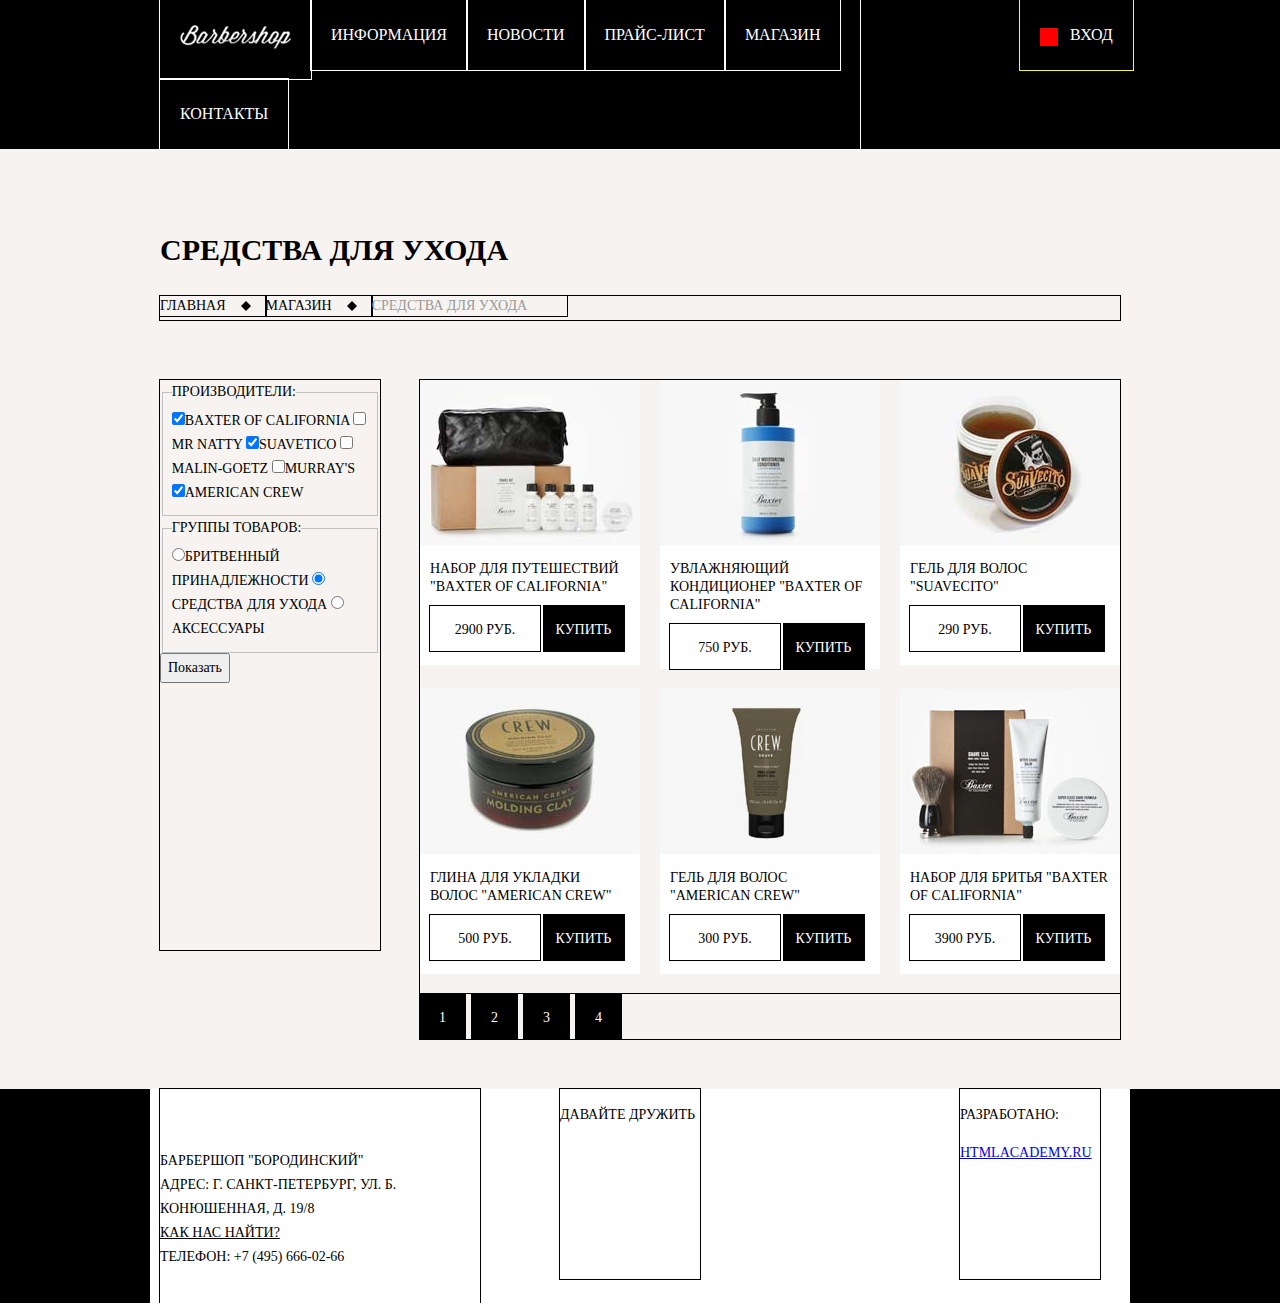
==== catalog.html @ 0ffa200e "Поверстал еще Барбер, добавил стили блокам товаров" ====
<!DOCTYPE html>
<html lang="en">

<head>
  <meta charset="UTF-8">
  <meta name="viewport" content="width=device-width, initial-scale=1.0">
  <meta http-equiv="X-UA-Compatible" content="ie=edge">
  <link rel="stylesheet" href="css/normalize.css">
  <link href="css/style.css" rel="stylesheet">
</head>

<body>

  <header class="main-header">
    <div class="container clearfix">
      <nav class="main-navigation">
        <ul>
          <li><a href="#"><img src="img/Logo.png" width="111" height="24"></a></li>
          <li>
            <a href="#">Информация</a></li>
          <li>
            <a href="#">Новости</a></li>
          <li>
            <a href="#">Прайс-лист</a></li>
          <li>
            <a href="#">Магазин</a></li>
          <li>
            <a href="#">Контакты</a></li>
        </ul>
      </nav>
      <div class="login">
        <a href="#" class="login-link">Вход</a>
      </div>
    </div>
  </header>

  <main>
    <div class="container clearfix">
      <h1 class="main-title">Средства для ухода</h1>
      <section class="breadcrumbs">
        <ul>
          <li><a href="">Главная</a></li>
          <li>
            <a href="">Магазин</a>
          </li>
          <li>
            <a href="">Средства для ухода</a></li>
        </ul>
      </section>
      <form name="filters">
        <fieldset class="producers">
          <legend>Производители:</legend>
          <label>
            <input type="checkbox" checked>Baxter of California</label>
          <label>
            <input type="checkbox">Mr Natty</label>
          <label>
            <input type="checkbox" checked>Suavetico</label>
          <label>
            <input type="checkbox">Malin-Goetz</label>
          <label>
            <input type="checkbox">Murray's</label>
          <label>
            <input type="checkbox" checked>American Crew</label>
        </fieldset>
        <fieldset class="items-groups">
          <legend>Группы товаров:</legend>
          <label>
            <input type="radio">Бритвенный принадлежности</label>
          <label>
            <input type="radio" checked>Средства для ухода</label>
          <label>
            <input type="radio">Аксессуары</label>
        </fieldset>
        <button>Показать</button>
      </form>

      <section class="items-list-block">
        <ul class="items-list">
          <li class="item-block">
            <a href="#">
              <img src="img/item1.jpg">
              <div class="item-name">Набор для путешествий "Baxter of California"</div>
            </a>
            <div class="item-price">2900 руб.</div>
            <a href="#" class="buy">Купить</a>
          </li>
          <li class="item-block">
            <a href="#">
              <img src="img/item2.jpg">
              <div class="item-name">Увлажняющий кондиционер "Baxter of California"</div>
            </a>
            <div class="item-price">750 руб.</div>
            <a href="#" class="buy">Купить</a>
          </li>
          <li class="item-block">
            <a href="#">
              <img src="img/item3.jpg">
              <div class="item-name">Гель для волос "Suavecito"</div>
            </a>
            <div class="item-price">290 руб.</div>
            <a href="#" class="buy">Купить</a>
          </li>
          <li class="item-block">
            <a href="#">
              <img src="img/item4.jpg">
              <div class="item-name">Глина для укладки волос "American Crew"</div>
            </a>
            <div class="item-price">500 руб.</div>
            <a href="#" class="buy">Купить</a>
          </li>
          <li class="item-block">
            <a href="#">
              <img src="img/item5.jpg">
              <div class="item-name">Гель для волос "American Crew"</div>
            </a>
            <div class="item-price">300 руб.</div>
            <a href="#" class="buy">Купить</a>
          </li>
          <li class="item-block">
            <a href="#">
              <img src="img/item6.jpg">
              <div class="item-name">Набор для бритья "Baxter of California"</div>
            </a>
            <div class="item-price">3900 руб.</div>
            <a href="#" class="buy">Купить</a>
          </li>
        </ul>

        <div class="pages-block">
          <a href="#" class="page-number">1</a>
          <a href="#" class="page-number">2</a>
          <a href="#" class="page-number">3</a>
          <a href="#" class="page-number">4</a>
        </div>
      </section>
    </div>
  </main>

  <footer class="main-footer">
    <div class="container clearfix">
      <section class="contacts">
        Барбершоп "Бородинский"
        <br> Адрес: г. Санкт-Петербург, ул. Б. Конюшенная, д. 19/8
        <br>
        <a href="#" class="find-us">Как нас найти?</a>
        <br> Телефон: <a href="tel: +74956660266" class="tel"> +7 (495) 666-02-66</a>
      </section>

      <section class="social">
        <p>Давайте дружить</p>
        <a href="#" class="social-vk"><img src="img/vk.png" alt="VK"></a>
        <a href="#" class="social-fb"><img src="img/fb.png" alt="Facebook"></a>
        <a href="#" class="social-inst"><img src="img/instagram.png" alt="Instagram"></a>
      </section>

      <section class="developed-by">
        <p>Разработано:</p>
        <a href="http://htmlacademy.ru">htmlacademy.ru</a>
      </section>

    </div>
  </footer>

</body>

</html>
---- css/style.css ----
body {
  font-size: 14px;
  line-height: 24px;
  color: black;
  font-weight: normal;
  font-family: "PT Sans Narrow";
  text-transform: uppercase;
}

h1 {
  font-size: 30px;
  line-height: 42px;
  font-weight: bold;
}

.container {
  width: 960px;
  margin: 0 auto;
  background-color: #fff;
  padding: 0 10px;
}

.clearfix::after {
  content: "";
  display: table;
  clear: both;
}

header.main-header,
footer.main-footer {
  background-color: black;
}

.main-navigation {
  background-color: black;
  float: left;
  width: 700px;
  min-height: 70px;
}

header .container {
  background: black;
}

.main-navigation ul {
  list-style: none;
  padding: 0;
  margin: 0;
  outline: 1px solid white;
  min-height: 70px;
  font-size: 0;
}

.main-navigation ul li {
  display: inline-block;
  outline: 1px solid white;
  vertical-align: top;
  font-size: 16px;
}

.main-navigation ul a {
  display: block;
  padding: 25px 20px;
  line-height: 20px;
  text-decoration: none;
  color: white;
}

header a:hover {
  background-color: #242424;
}

.login {
  min-height: 70px;
  width: 100px;
  float: right;
}

.login > * {
  outline: 1px solid yellow;
}

.login a {
  position: relative;
  display: inline-block;
  padding: 25px 20px;
  padding-left: 50px;
  line-height: 20px;
  vertical-align: top;
  text-decoration: none;
  color: white;
  font-size: 16px;
}

.login a::before {
  content: "";
  position: absolute;
  width: 18px;
  height: 18px;
  background-color: red;
  left: 20px;
  top: 28px;
}

main {
  background-color: #f6f3f0;
  padding-top: 60px;
  padding-bottom: 50px;
}

main .container {
  background-color: #f6f3f0;
}

.main-title {
  margin-bottom: 25px;
}

main form {
  outline: 1px solid black;
  float: left;
  min-height: 570px;
  width: 220px;
}

.breadcrumbs ul {
  list-style: none;
  padding: 0;
  margin: 0;
  margin-bottom: 60px;
  outline: 1px solid black;
  font-size: 0;
}

.breadcrumbs ul li {
  position: relative;
  display: inline-block;
  vertical-align: top;
  font-size: 14px;
  outline: 1px solid black;

  line-height: 20px;
}

.breadcrumbs li a {
  padding-right: 40px;
  text-decoration: none;
  color: black;
}

.breadcrumbs li:not(:last-child) a::before {
  content: "";
  width: 0;
  height: 0;
  border: 5px solid black;
  border-left: none;
  border-top-color: transparent;
  border-bottom-color: transparent;
  position: absolute;
  right: 20px;
  top: 5px;
}

.breadcrumbs li:not(:last-child) a::after {
  content: "";
  width: 0;
  height: 0;
  border: 5px solid black;
  border-right: none;
  border-top-color: transparent;
  border-bottom-color: transparent;
  position: absolute;
  top: 5px;
  right: 15px;
}

.breadcrumbs li:last-child a {
  color: #999999;
}

.items-list-block {
  outline: 1px solid black;
  float: right;
  width: 700px;
  min-height: 595px;
  list-style: none;
  padding: 0px;
  margin: 0px;
}

.items-list-block ul {
  list-style: none;
  margin: 0;
  padding: 0;
  font-size: 0;
}

.items-list-block ul li {
  width: 220px;
  min-height: 285px;
  display: inline-block;
  vertical-align: top;
  font-size: 14px;
  line-height: 18px;
  background-color: white;
}

.items-list-block ul li:not(:nth-child(3n)) {
  margin-right: 20px;
  margin-bottom: 20px;
}

.pages-block {
  clear: both;
  outline: 1px solid black;
  font-size: 0;
}

.pages-block a {
  display: inline-block;
  font-size: 14px;
  line-height: 18px;
  outline: 1px solid black;
  width: 45px;
  height: 45px;
  box-sizing: border-box;
  text-align: center;
  vertical-align: top;
  padding-top: 15px;
  text-decoration: none;
  color: white;
  background-color: black;
  margin-right: 7px;
}

.pages-block a:hover {
  background-color: white;
  color: black;
}

.item-name {
  margin: 10px;
}

.item-block a {
  text-decoration: none;
  color: black;
}

.item-price {
  outline: 1px solid black;
  display: inline-block;
  height: 45px;
  width: 110px;
  box-sizing: border-box;
  text-align: center;
  vertical-align: top;
  padding: 15px 0;
  margin-left: 10px;
}

a.buy {
  outline: 1px solid black;
  width: 80px;
  height: 45px;
  display: inline-block;
  vertical-align: top;
  color: white;
  background-color: black;
  text-align: center;
  padding: 15px 0;
  box-sizing: border-box;
}

a.buy:hover {
  background-color: white;
  color: black;
}

footer section {
  outline: 1px solid black;
  float: left;
}

section.contacts {
  min-height: 190px;
  width: 320px;
  box-sizing: border-box;
  padding-top: 60px;
  padding-bottom: 34px;
}

a.find-us {
  color: black;
}

a.find-us:hover {
  text-decoration: none;
}

a.tel {
  text-decoration: none;
  color: black;
}

section.social {
  min-height: 190px;
  width: 140px;
  margin-left: 80px;

}

section.developed-by {
  min-height: 190px;
  width: 140px;
  margin-left: 260px;
}

/* Начало стилей для catalog-item.html */

section.item-photos {
  float: left;
  outline: 1px solid black;
  width: 460px;
  min-height: 670px;
}

.item-photos div {
  display: inline-block;
}

section.item-description {
  outline: 1px solid black;
  width: 390px;
  min-height: 505px;
  float: right;
}
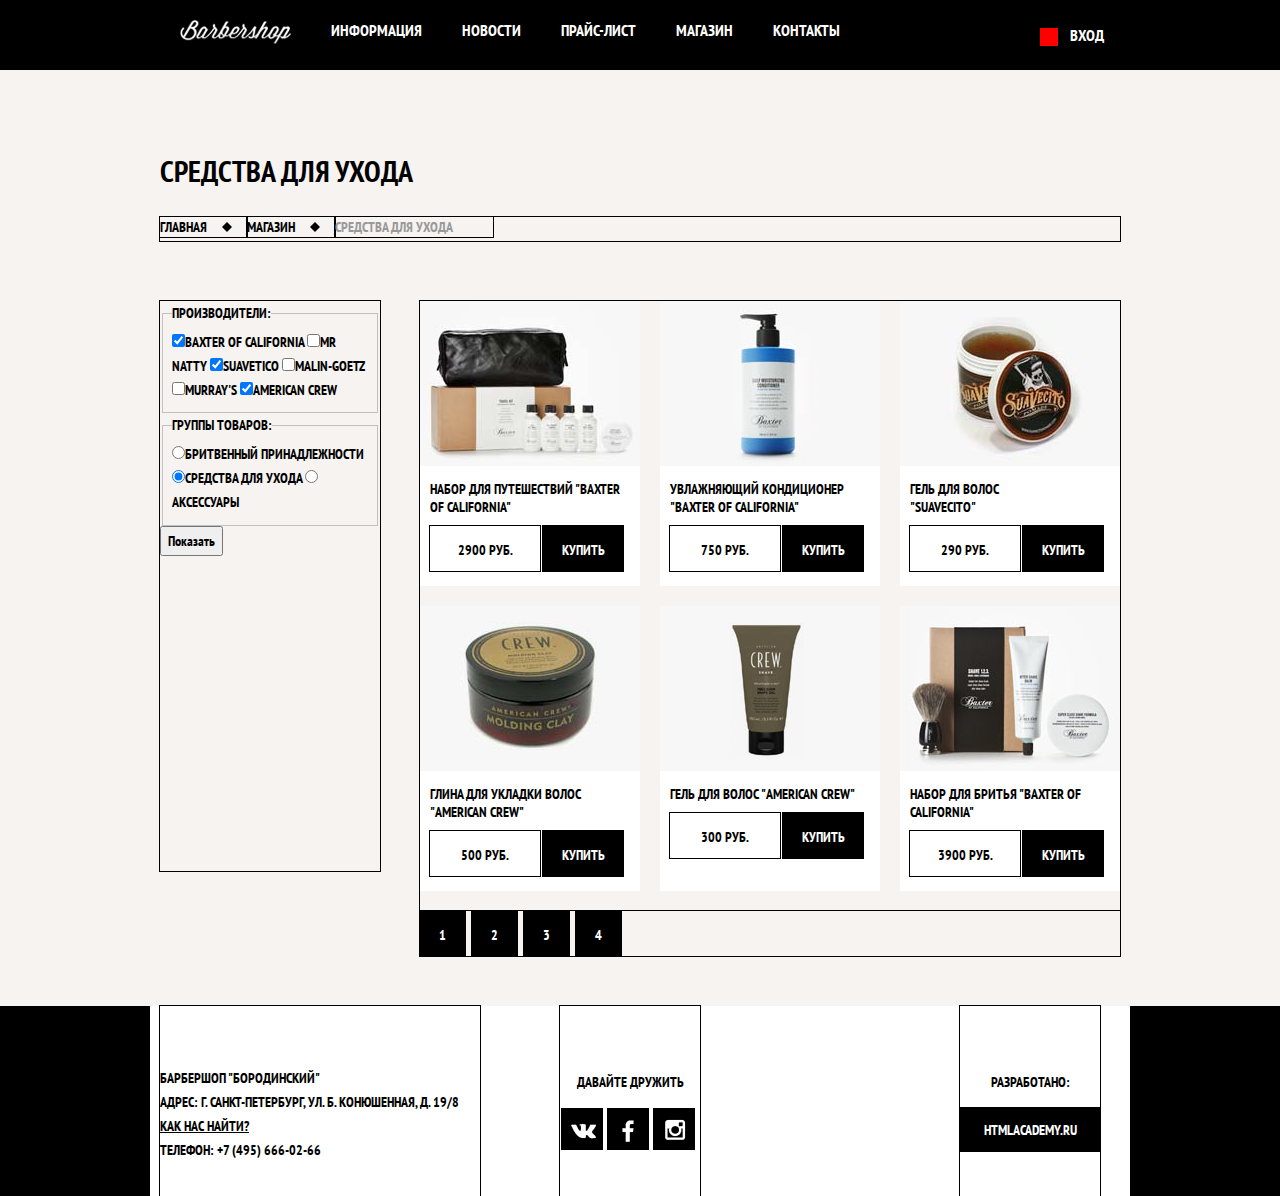
==== commit bc083460: "Стили для футера" ====
--- a/catalog.html
+++ b/catalog.html
@@ -7,6 +7,7 @@
   <meta http-equiv="X-UA-Compatible" content="ie=edge">
   <link rel="stylesheet" href="css/normalize.css">
   <link href="css/style.css" rel="stylesheet">
+  <link href="https://fonts.googleapis.com/css?family=PT+Sans+Narrow:400,700&subset=cyrillic" rel="stylesheet">
 </head>
 
 <body>
@@ -29,7 +30,7 @@
         </ul>
       </nav>
       <div class="login">
-        <a href="#" class="login-link">Вход</a>
+        <a href="#" class="sprite login-link">Вход</a>
       </div>
     </div>
   </header>
@@ -96,7 +97,7 @@
           <li class="item-block">
             <a href="#">
               <img src="img/item3.jpg">
-              <div class="item-name">Гель для волос "Suavecito"</div>
+              <div class="item-name">Гель для волос <br> "Suavecito"</div>
             </a>
             <div class="item-price">290 руб.</div>
             <a href="#" class="buy">Купить</a>
@@ -144,14 +145,14 @@
         <br> Адрес: г. Санкт-Петербург, ул. Б. Конюшенная, д. 19/8
         <br>
         <a href="#" class="find-us">Как нас найти?</a>
-        <br> Телефон: <a href="tel: +74956660266" class="tel"> +7 (495) 666-02-66</a>
+        <br> Телефон: <a href="tel:74956660266" class="tel"> +7 (495) 666-02-66</a>
       </section>
 
       <section class="social">
         <p>Давайте дружить</p>
-        <a href="#" class="social-vk"><img src="img/vk.png" alt="VK"></a>
-        <a href="#" class="social-fb"><img src="img/fb.png" alt="Facebook"></a>
-        <a href="#" class="social-inst"><img src="img/instagram.png" alt="Instagram"></a>
+        <a href="#" class="sprite social-vk"></a>
+        <a href="#" class="sprite social-fb"></a>
+        <a href="#" class="sprite social-inst"></a>
       </section>
 
       <section class="developed-by">
--- a/css/style.css
+++ b/css/style.css
@@ -2,8 +2,8 @@
   font-size: 14px;
   line-height: 24px;
   color: black;
-  font-weight: normal;
-  font-family: "PT Sans Narrow";
+  font-weight: bold;
+  font-family: 'PT Sans Narrow', sans-serif;
   text-transform: uppercase;
 }
 
@@ -46,21 +46,21 @@
   list-style: none;
   padding: 0;
   margin: 0;
-  outline: 1px solid white;
   min-height: 70px;
   font-size: 0;
 }
 
 .main-navigation ul li {
   display: inline-block;
-  outline: 1px solid white;
   vertical-align: top;
   font-size: 16px;
+  min-height: 70px;
 }
 
 .main-navigation ul a {
   display: block;
-  padding: 25px 20px;
+  padding: 20px 20px;
+  padding-top: 20px;
   line-height: 20px;
   text-decoration: none;
   color: white;
@@ -74,10 +74,6 @@
   min-height: 70px;
   width: 100px;
   float: right;
-}
-
-.login > * {
-  outline: 1px solid yellow;
 }
 
 .login a {
@@ -307,13 +303,60 @@
   min-height: 190px;
   width: 140px;
   margin-left: 80px;
-
+  text-align: center;
+  padding-top: 50px;
+  box-sizing: border-box;
+  font-size: 0;
+}
+
+.social p {
+  font-size: 14px;
+}
+
+
+.social .sprite {
+  display: inline-block;
+  margin-right: 4px;
+  width: 42px;
+  height: 42px;
+  vertical-align: top;
+  background-color: black;
+  background-image: url("../img/spritesheetv1.png");
+  background-repeat: no-repeat;
+}
+
+.social-vk {
+  background-position: -120px -5px;
+}
+
+.social-fb {
+  background-position: -5px -8px;
+}
+
+.social-inst {
+  background-position: -60px -65px;
 }
 
 section.developed-by {
   min-height: 190px;
   width: 140px;
   margin-left: 260px;
+  text-align: center;
+  padding-top: 0px;
+  box-sizing: border-box;
+  padding-top: 50px;
+}
+
+.developed-by a {
+  width: 140px;
+  height: 43px;
+  display: block;
+  outline: 1px solid black;
+  box-sizing: border-box;
+  padding-top: 10px;
+  color: white;
+  background-color: black;
+  text-decoration: none;
 }
 
 /* Начало стилей для catalog-item.html */
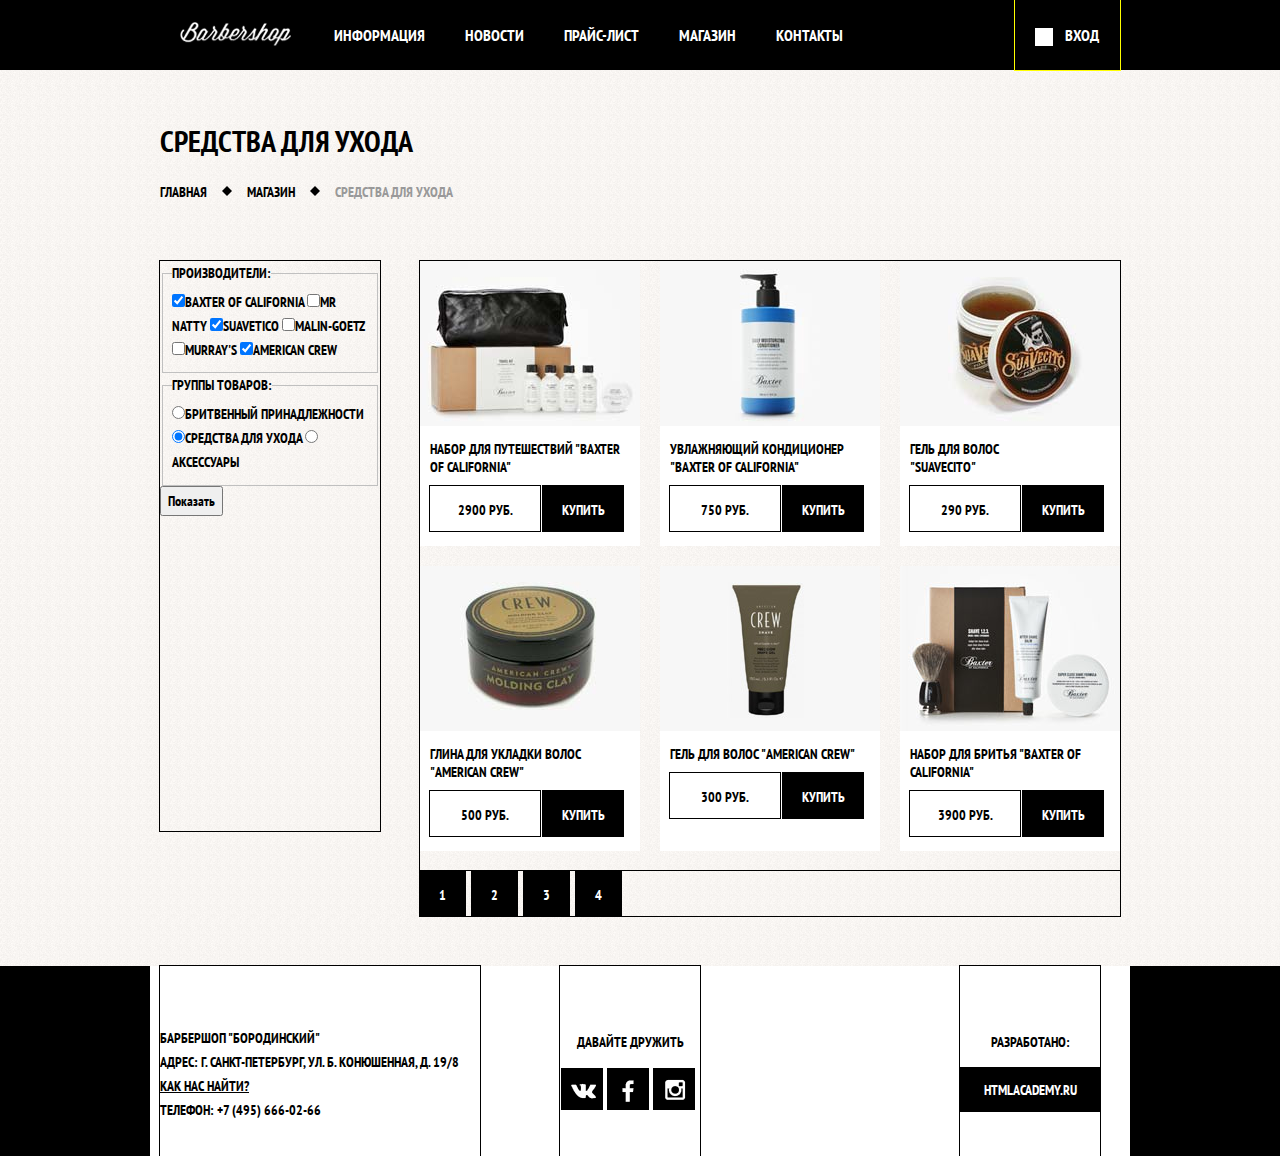
==== commit 26c9655b: "Фон и main-title" ====
--- a/catalog.html
+++ b/catalog.html
@@ -15,8 +15,8 @@
   <header class="main-header">
     <div class="container clearfix">
       <nav class="main-navigation">
+        <a href="#"><img src="img/Logo.png" width="111" height="24"></a>
         <ul>
-          <li><a href="#"><img src="img/Logo.png" width="111" height="24"></a></li>
           <li>
             <a href="#">Информация</a></li>
           <li>
--- a/css/style.css
+++ b/css/style.css
@@ -5,12 +5,14 @@
   font-weight: bold;
   font-family: 'PT Sans Narrow', sans-serif;
   text-transform: uppercase;
+  min-width: 960px;
 }
 
 h1 {
   font-size: 30px;
   line-height: 42px;
   font-weight: bold;
+  margin: 0;
 }
 
 .container {
@@ -34,7 +36,6 @@
 .main-navigation {
   background-color: black;
   float: left;
-  width: 700px;
   min-height: 70px;
 }
 
@@ -46,21 +47,28 @@
   list-style: none;
   padding: 0;
   margin: 0;
-  min-height: 70px;
-  font-size: 0;
+  font-size: 0;
+  display: inline-block;
+  vertical-align: top;
 }
 
 .main-navigation ul li {
   display: inline-block;
   vertical-align: top;
   font-size: 16px;
-  min-height: 70px;
+}
+
+.main-navigation > a {
+  display: inline-block;
+  vertical-align: top;
+  height: 48px;
+  padding: 0 20px;
+  padding-top: 22px;
 }
 
 .main-navigation ul a {
   display: block;
-  padding: 20px 20px;
-  padding-top: 20px;
+  padding: 25px 20px;
   line-height: 20px;
   text-decoration: none;
   color: white;
@@ -72,8 +80,9 @@
 
 .login {
   min-height: 70px;
-  width: 100px;
+  width: 105px;
   float: right;
+  outline: 1px solid yellow;
 }
 
 .login a {
@@ -93,23 +102,24 @@
   position: absolute;
   width: 18px;
   height: 18px;
-  background-color: red;
+  background-color: white;
   left: 20px;
   top: 28px;
 }
 
 main {
-  background-color: #f6f3f0;
-  padding-top: 60px;
+  background-image: url("../img/background.png");
+  padding-top: 0px;
   padding-bottom: 50px;
 }
 
 main .container {
-  background-color: #f6f3f0;
+  background-image: inherit;
+  padding-top: 50px;
 }
 
 .main-title {
-  margin-bottom: 25px;
+  margin-bottom: 20px;
 }
 
 main form {
@@ -123,8 +133,7 @@
   list-style: none;
   padding: 0;
   margin: 0;
-  margin-bottom: 60px;
-  outline: 1px solid black;
+  margin-bottom: 55px;
   font-size: 0;
 }
 
@@ -133,8 +142,6 @@
   display: inline-block;
   vertical-align: top;
   font-size: 14px;
-  outline: 1px solid black;
-
   line-height: 20px;
 }
 
@@ -154,7 +161,7 @@
   border-bottom-color: transparent;
   position: absolute;
   right: 20px;
-  top: 5px;
+  top: 4px;
 }
 
 .breadcrumbs li:not(:last-child) a::after {
@@ -166,7 +173,7 @@
   border-top-color: transparent;
   border-bottom-color: transparent;
   position: absolute;
-  top: 5px;
+  top: 4px;
   right: 15px;
 }
 
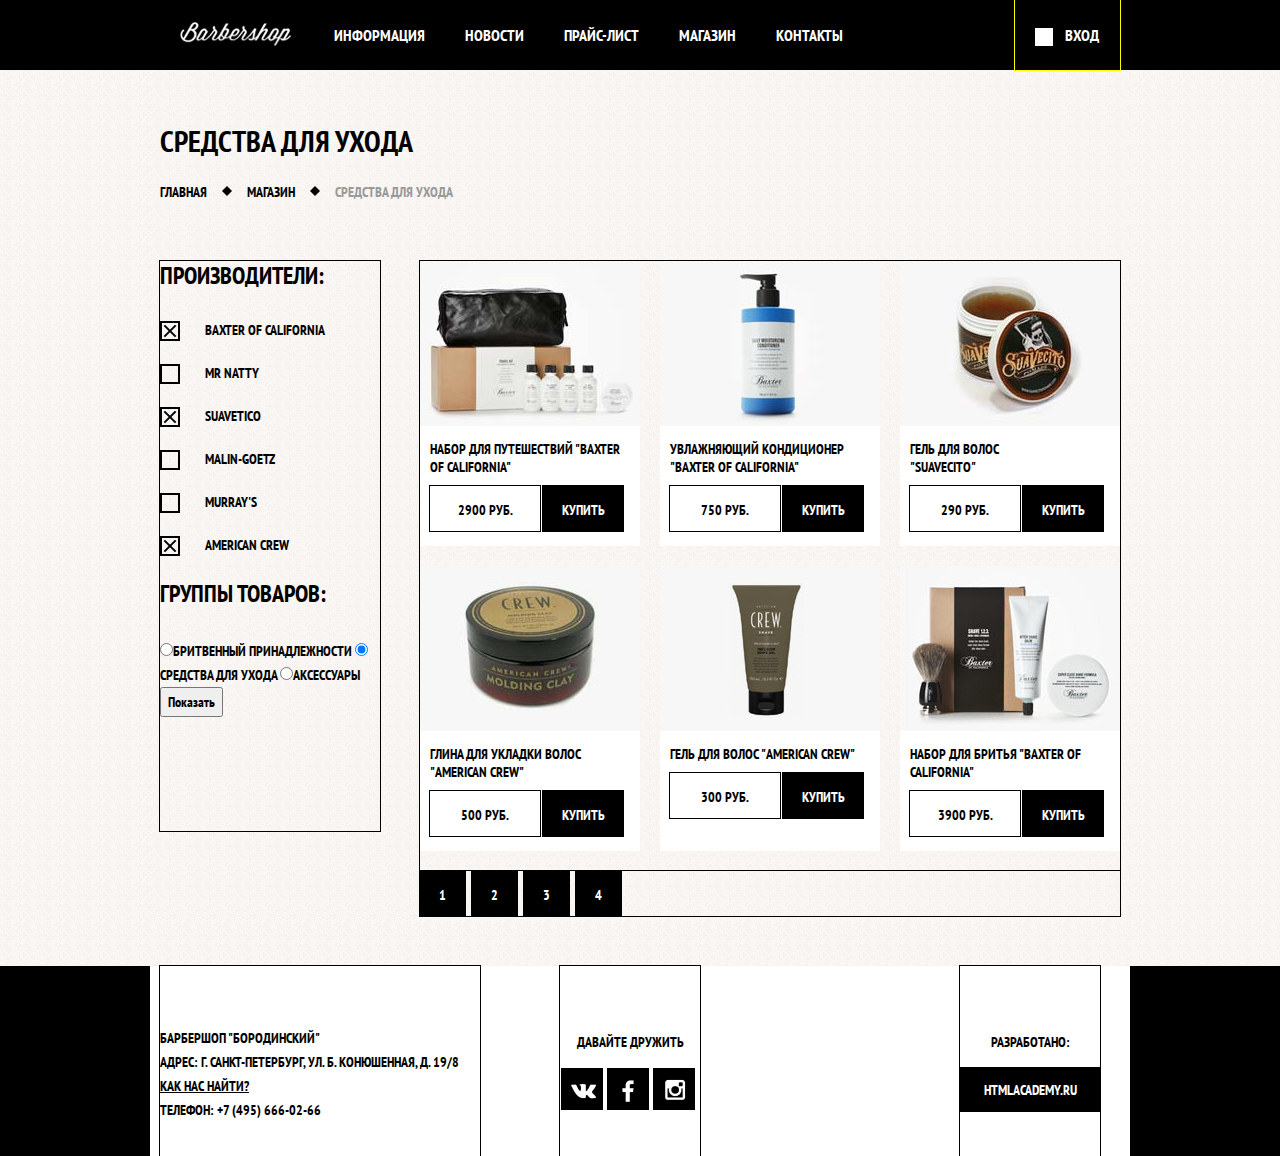
==== commit 18c4b211: "Стилизация чекбоксов" ====
--- a/catalog.html
+++ b/catalog.html
@@ -48,30 +48,35 @@
             <a href="">Средства для ухода</a></li>
         </ul>
       </section>
+
       <form name="filters">
         <fieldset class="producers">
           <legend>Производители:</legend>
           <label>
-            <input type="checkbox" checked>Baxter of California</label>
+            <input type="checkbox" checked>
+            <span class="checkbox-indicator"></span>Baxter of California</label>
           <label>
-            <input type="checkbox">Mr Natty</label>
+            <input type="checkbox"><span class="checkbox-indicator"></span>Mr Natty
+            </label>
           <label>
-            <input type="checkbox" checked>Suavetico</label>
+            <input type="checkbox" checked>
+            <span class="checkbox-indicator"></span>Suavetico</label>
           <label>
-            <input type="checkbox">Malin-Goetz</label>
+            <input type="checkbox"><span class="checkbox-indicator"></span>Malin-Goetz</label>
           <label>
-            <input type="checkbox">Murray's</label>
+            <input type="checkbox"><span class="checkbox-indicator"></span>Murray's</label>
           <label>
-            <input type="checkbox" checked>American Crew</label>
+            <input type="checkbox" checked>
+            <span class="checkbox-indicator"></span>American Crew</label>
         </fieldset>
         <fieldset class="items-groups">
           <legend>Группы товаров:</legend>
           <label>
-            <input type="radio">Бритвенный принадлежности</label>
+            <input type="radio"><span class="checkbox-indicator"></span>Бритвенный принадлежности</label>
           <label>
-            <input type="radio" checked>Средства для ухода</label>
+            <input type="radio" checked><span class="checkbox-indicator"></span>Средства для ухода</label>
           <label>
-            <input type="radio">Аксессуары</label>
+            <input type="radio"><span class="checkbox-indicator"></span>Аксессуары</label>
         </fieldset>
         <button>Показать</button>
       </form>
--- a/css/style.css
+++ b/css/style.css
@@ -127,6 +127,60 @@
   float: left;
   min-height: 570px;
   width: 220px;
+}
+
+form fieldset {
+  border: none;
+  margin: 0;
+  padding: 0;
+}
+
+legend {
+  margin-bottom: 30px;
+  font-size: 24px;
+  line-height: 30px;
+}
+
+.producers label {
+  display: block;
+  padding-left: 45px;
+  font-size: 14px;
+  line-height: 18px;
+  padding-bottom: 25px; 
+  position: relative;
+  cursor: pointer;
+}
+
+.producers .checkbox-indicator {
+  position: absolute;
+  height: 20px;
+  width: 20px;
+  box-sizing: border-box;
+  border: 2px solid black;
+  left: 0;
+}
+
+input[type="checkbox"]{
+  display: none;
+}
+
+input[type="checkbox"]:checked + .checkbox-indicator::before,
+input[type="checkbox"]:checked + .checkbox-indicator::after {
+  content: "";
+  position: absolute;
+  width: 16px;
+  height: 2px;
+  background-color: #000000;
+  top: 7px;
+  left: 0px;
+}
+
+input[type="checkbox"]:checked + .checkbox-indicator::before {
+  transform: rotate(45deg);
+}
+
+input[type="checkbox"]:checked + .checkbox-indicator::after {
+  transform: rotate(-45deg);
 }
 
 .breadcrumbs ul {
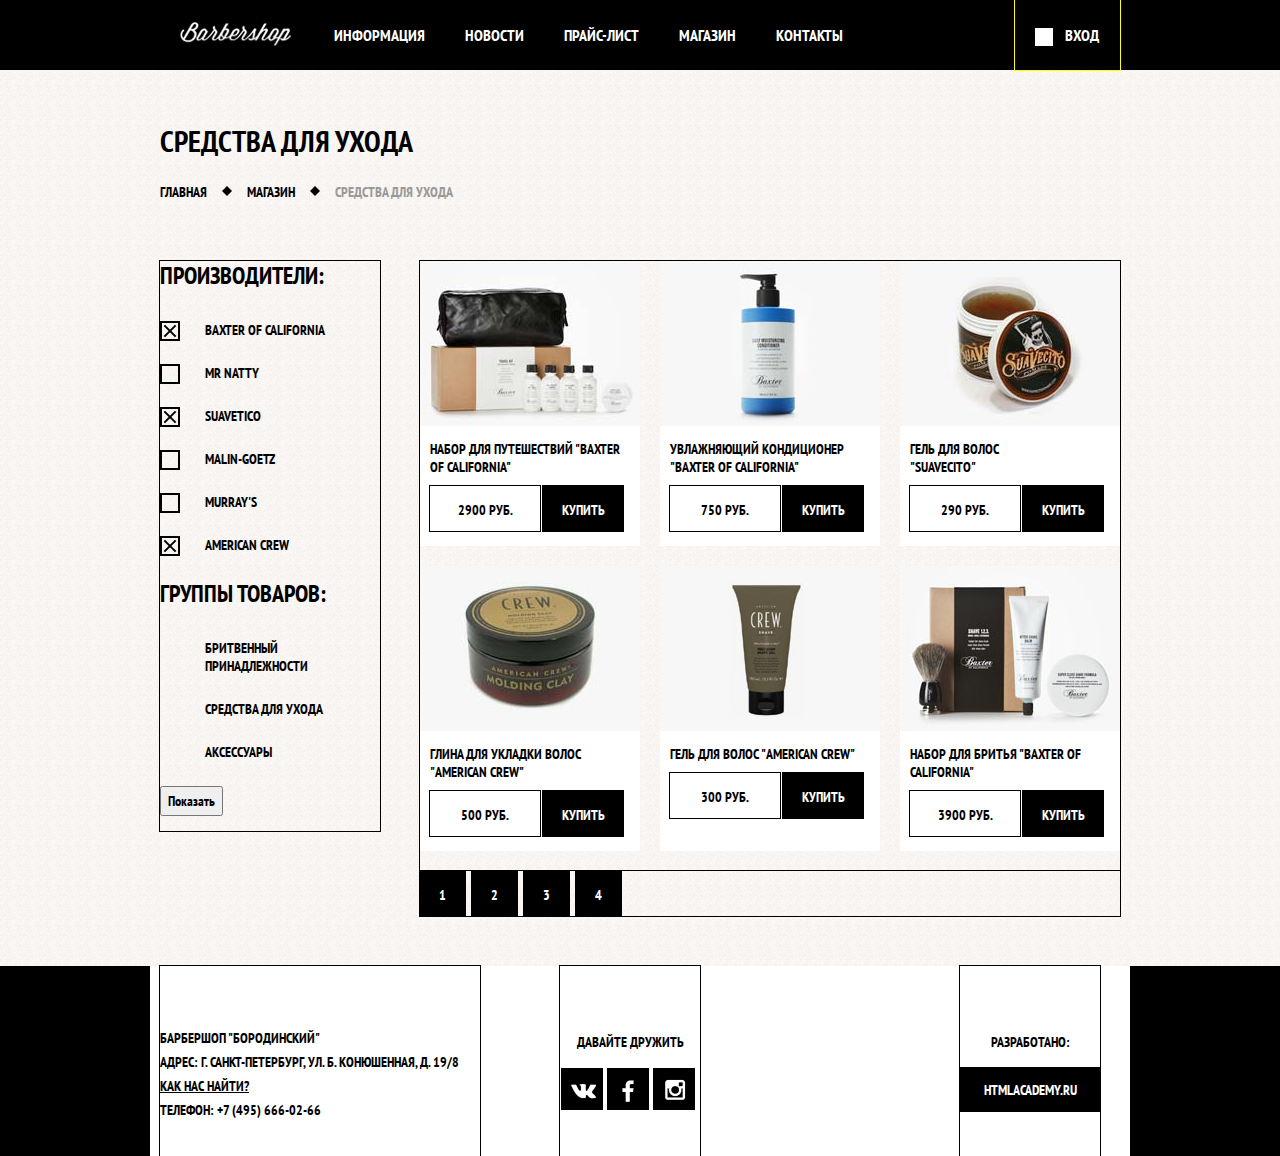
==== commit 09082124: "Форма" ====
--- a/catalog.html
+++ b/catalog.html
@@ -72,11 +72,11 @@
         <fieldset class="items-groups">
           <legend>Группы товаров:</legend>
           <label>
-            <input type="radio"><span class="checkbox-indicator"></span>Бритвенный принадлежности</label>
+            <input type="radio">Бритвенный принадлежности</label>
           <label>
-            <input type="radio" checked><span class="checkbox-indicator"></span>Средства для ухода</label>
+            <input type="radio" checked>Средства для ухода</label>
           <label>
-            <input type="radio"><span class="checkbox-indicator"></span>Аксессуары</label>
+            <input type="radio">Аксессуары</label>
         </fieldset>
         <button>Показать</button>
       </form>
--- a/css/style.css
+++ b/css/style.css
@@ -141,14 +141,14 @@
   line-height: 30px;
 }
 
-.producers label {
+.producers label,
+.items-groups label {
   display: block;
   padding-left: 45px;
   font-size: 14px;
   line-height: 18px;
   padding-bottom: 25px; 
   position: relative;
-  cursor: pointer;
 }
 
 .producers .checkbox-indicator {
@@ -160,7 +160,8 @@
   left: 0;
 }
 
-input[type="checkbox"]{
+input[type="checkbox"],
+input[type="radio"] {
   display: none;
 }
 
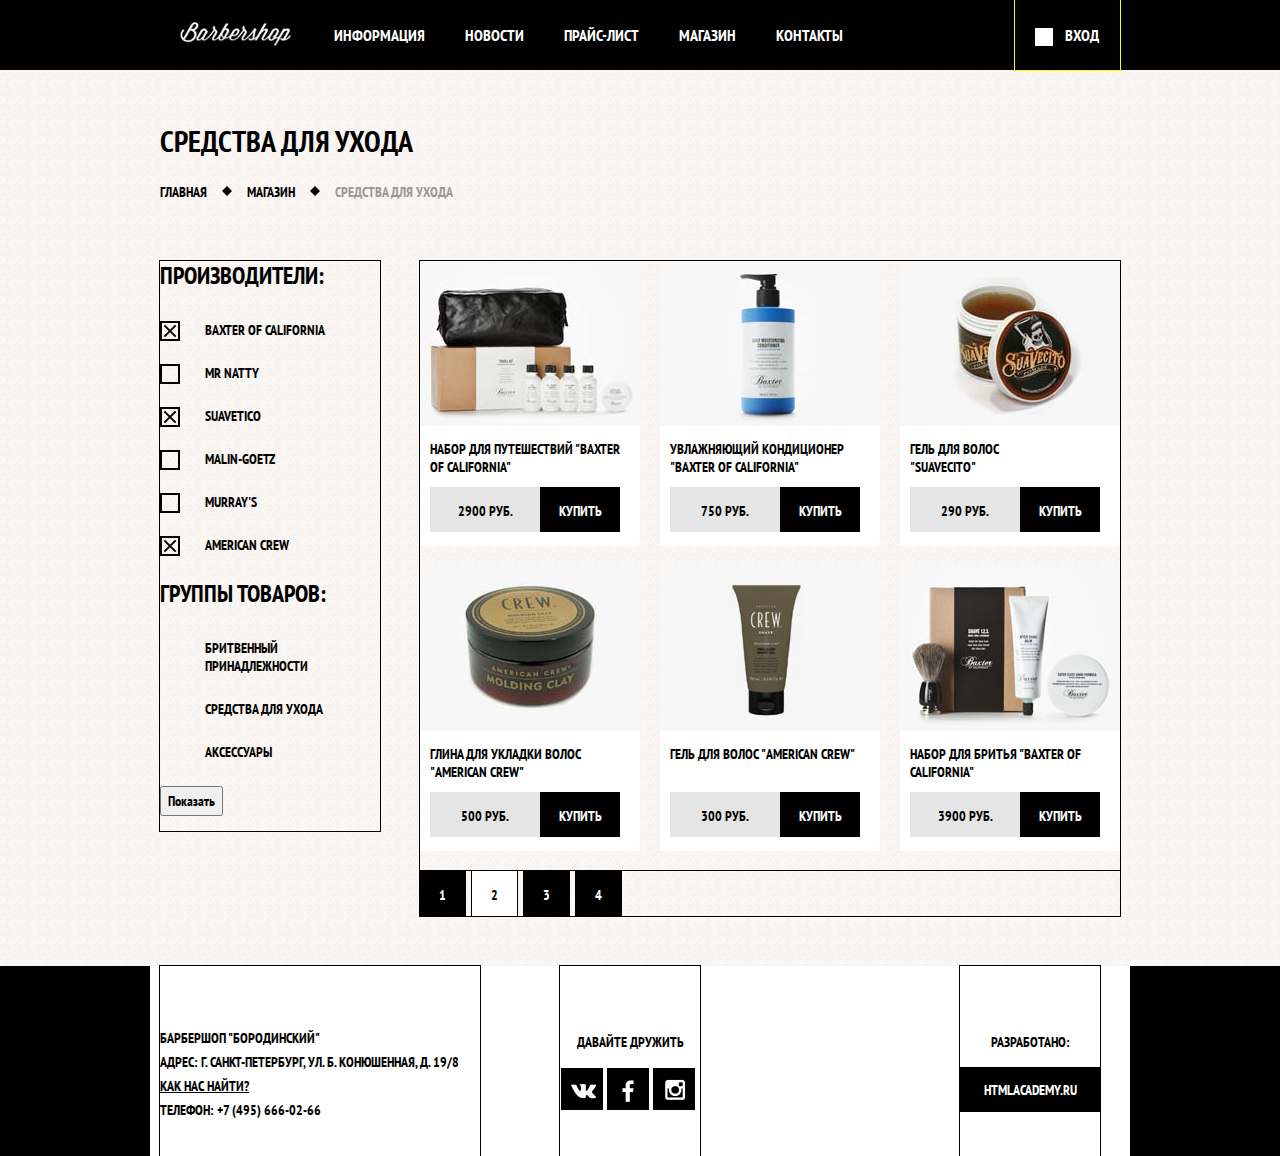
==== commit d60c9132: "Стили для ховеров" ====
--- a/catalog.html
+++ b/catalog.html
@@ -72,11 +72,11 @@
         <fieldset class="items-groups">
           <legend>Группы товаров:</legend>
           <label>
-            <input type="radio">Бритвенный принадлежности</label>
+            <input type="radio"></span>Бритвенный принадлежности</label>
           <label>
-            <input type="radio" checked>Средства для ухода</label>
+            <input type="radio" checked></span>Средства для ухода</label>
           <label>
-            <input type="radio">Аксессуары</label>
+            <input type="radio"></span>Аксессуары</label>
         </fieldset>
         <button>Показать</button>
       </form>
@@ -88,54 +88,54 @@
               <img src="img/item1.jpg">
               <div class="item-name">Набор для путешествий "Baxter of California"</div>
             </a>
-            <div class="item-price">2900 руб.</div>
-            <a href="#" class="buy">Купить</a>
+            <div class="price-block"><div class="item-price">2900 руб.</div>
+            <a href="#" class="buy">Купить</a></div>
           </li>
           <li class="item-block">
             <a href="#">
               <img src="img/item2.jpg">
               <div class="item-name">Увлажняющий кондиционер "Baxter of California"</div>
             </a>
-            <div class="item-price">750 руб.</div>
-            <a href="#" class="buy">Купить</a>
+            <div class="price-block"><div class="item-price">750 руб.</div>
+            <a href="#" class="buy">Купить</a></div>
           </li>
           <li class="item-block">
             <a href="#">
               <img src="img/item3.jpg">
               <div class="item-name">Гель для волос <br> "Suavecito"</div>
             </a>
-            <div class="item-price">290 руб.</div>
-            <a href="#" class="buy">Купить</a>
+            <div class="price-block"><div class="item-price">290 руб.</div>
+            <a href="#" class="buy">Купить</a></div>
           </li>
           <li class="item-block">
             <a href="#">
               <img src="img/item4.jpg">
               <div class="item-name">Глина для укладки волос "American Crew"</div>
             </a>
-            <div class="item-price">500 руб.</div>
-            <a href="#" class="buy">Купить</a>
+            <div class="price-block"><div class="item-price">500 руб.</div>
+            <a href="#" class="buy">Купить</a></div>
           </li>
           <li class="item-block">
             <a href="#">
               <img src="img/item5.jpg">
               <div class="item-name">Гель для волос "American Crew"</div>
             </a>
-            <div class="item-price">300 руб.</div>
-            <a href="#" class="buy">Купить</a>
+            <div class="price-block"><div class="item-price">300 руб.</div>
+            <a href="#" class="buy">Купить</a></div>
           </li>
           <li class="item-block">
             <a href="#">
               <img src="img/item6.jpg">
               <div class="item-name">Набор для бритья "Baxter of California"</div>
             </a>
-            <div class="item-price">3900 руб.</div>
-            <a href="#" class="buy">Купить</a>
+            <div class="price-block"><div class="item-price">3900 руб.</div>
+            <a href="#" class="buy">Купить</a></div>
           </li>
         </ul>
 
-        <div class="pages-block">
+        <div class="pagination">
           <a href="#" class="page-number">1</a>
-          <a href="#" class="page-number">2</a>
+          <a href="#" class="page-number active">2</a>
           <a href="#" class="page-number">3</a>
           <a href="#" class="page-number">4</a>
         </div>
--- a/css/style.css
+++ b/css/style.css
@@ -261,6 +261,7 @@
   font-size: 14px;
   line-height: 18px;
   background-color: white;
+  position: relative;
 }
 
 .items-list-block ul li:not(:nth-child(3n)) {
@@ -268,13 +269,13 @@
   margin-bottom: 20px;
 }
 
-.pages-block {
+.pagination {
   clear: both;
   outline: 1px solid black;
   font-size: 0;
 }
 
-.pages-block a {
+.pagination .page-number {
   display: inline-block;
   font-size: 14px;
   line-height: 18px;
@@ -291,22 +292,26 @@
   margin-right: 7px;
 }
 
-.pages-block a:hover {
+.pagination .active {
   background-color: white;
   color: black;
+}
+
+.pagination a:hover {
+  background-color: #663d15;
+  color: white;
 }
 
 .item-name {
   margin: 10px;
 }
 
-.item-block a {
+.item-block a:first-child {
   text-decoration: none;
   color: black;
 }
 
 .item-price {
-  outline: 1px solid black;
   display: inline-block;
   height: 45px;
   width: 110px;
@@ -315,10 +320,11 @@
   vertical-align: top;
   padding: 15px 0;
   margin-left: 10px;
-}
-
-a.buy {
-  outline: 1px solid black;
+  font-size: 14px;
+  background-color: #e5e5e5;
+}
+
+.buy {
   width: 80px;
   height: 45px;
   display: inline-block;
@@ -328,11 +334,18 @@
   text-align: center;
   padding: 15px 0;
   box-sizing: border-box;
-}
-
-a.buy:hover {
-  background-color: white;
-  color: black;
+  font-size: 14px;
+  text-decoration: none;
+}
+
+.buy:hover {
+  background-color: #663d15;
+}
+
+.price-block {
+  font-size: 0;
+  position: absolute;
+  bottom: 14px;
 }
 
 footer section {
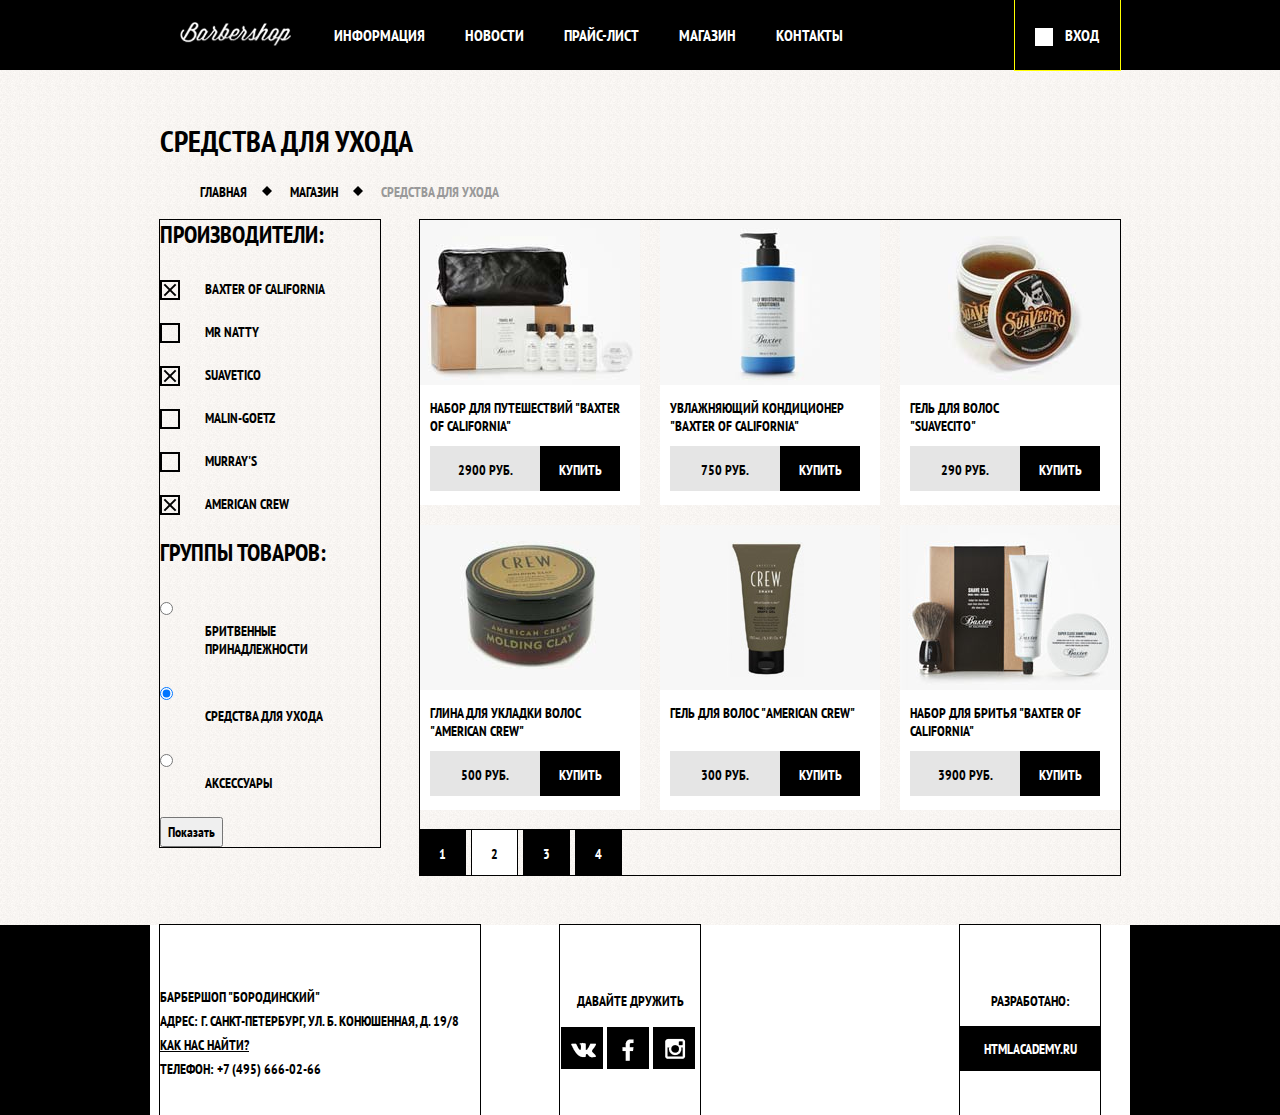
==== commit af07e5ad: "Добавил имя радио-кнопкам" ====
--- a/catalog.html
+++ b/catalog.html
@@ -71,12 +71,12 @@
         </fieldset>
         <fieldset class="items-groups">
           <legend>Группы товаров:</legend>
-          <label>
-            <input type="radio"></span>Бритвенный принадлежности</label>
-          <label>
-            <input type="radio" checked></span>Средства для ухода</label>
-          <label>
-            <input type="radio"></span>Аксессуары</label>
+          <input type="radio" name="shaving-set">
+          <label for="shaving-set">Бритвенные принадлежности</label>
+          <input type="radio" name="maintenance-set" checked>
+          <label for="maintenance-set">Средства для ухода</label>
+          <input type="radio" name="accessory-set">
+          <label for="accessory-set">Аксессуары</label>
         </fieldset>
         <button>Показать</button>
       </form>
--- a/css/style.css
+++ b/css/style.css
@@ -160,8 +160,7 @@
   left: 0;
 }
 
-input[type="checkbox"],
-input[type="radio"] {
+input[type="checkbox"] {
   display: none;
 }
 
@@ -183,6 +182,8 @@
 input[type="checkbox"]:checked + .checkbox-indicator::after {
   transform: rotate(-45deg);
 }
+
+.item-groups 
 
 .breadcrumbs ul {
   list-style: none;
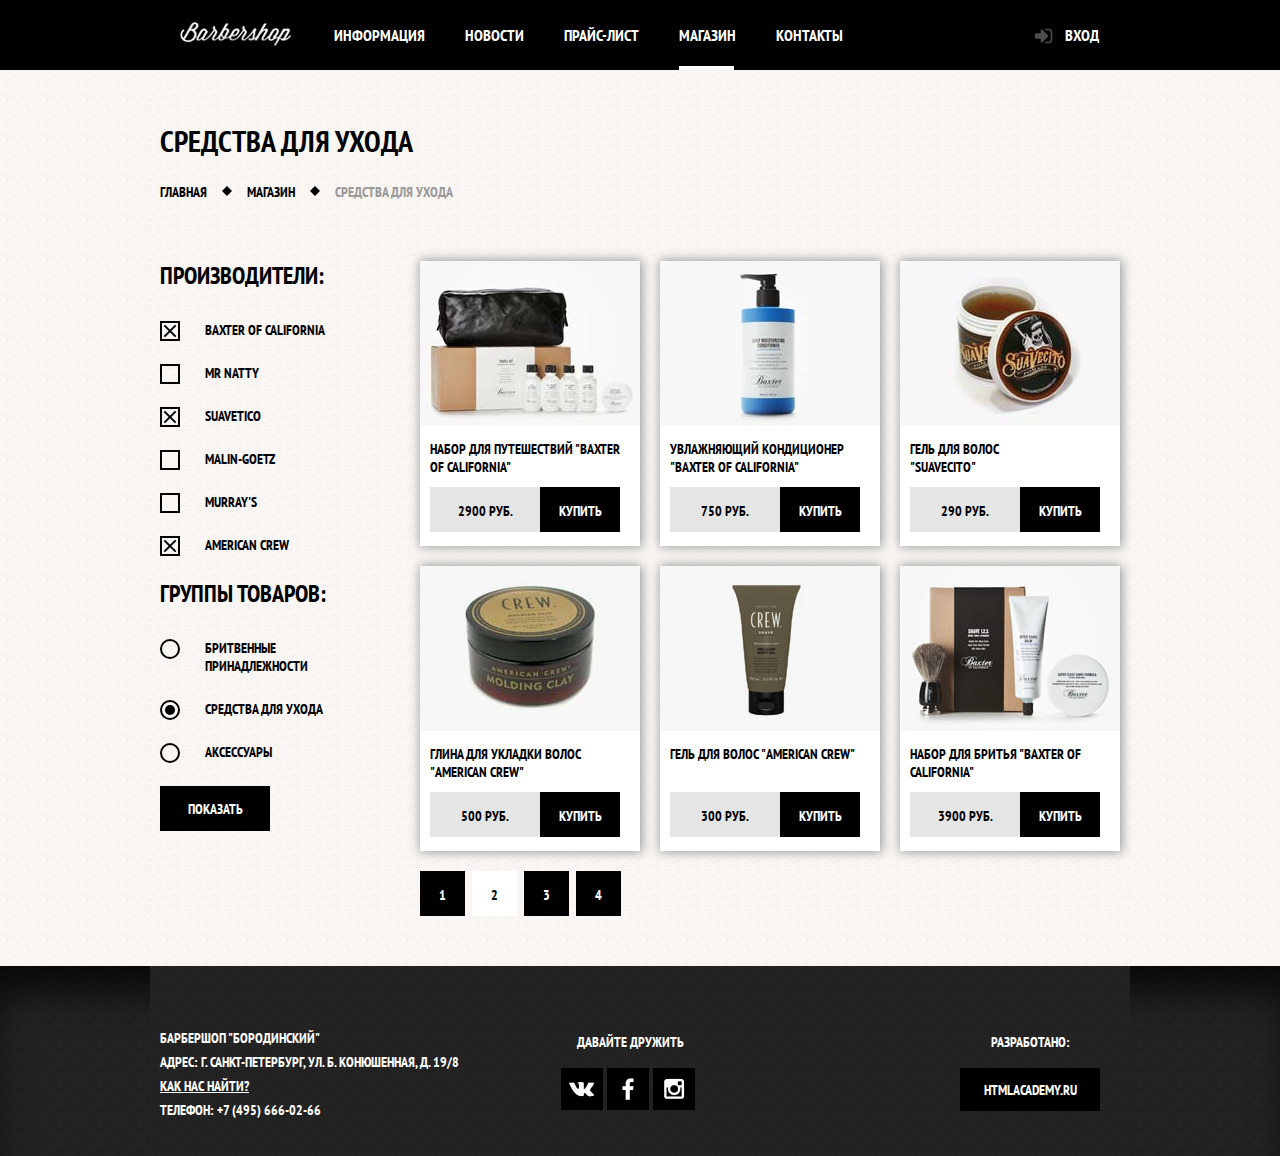
==== commit 51213fa5: "Сверстал до конца каталог" ====
--- a/catalog.html
+++ b/catalog.html
@@ -24,7 +24,7 @@
           <li>
             <a href="#">Прайс-лист</a></li>
           <li>
-            <a href="#">Магазин</a></li>
+            <a href="#" class="active">Магазин</a></li>
           <li>
             <a href="#">Контакты</a></li>
         </ul>
@@ -49,7 +49,7 @@
         </ul>
       </section>
 
-      <form name="filters">
+      <form name="filters" class="filters">
         <fieldset class="producers">
           <legend>Производители:</legend>
           <label>
@@ -71,11 +71,11 @@
         </fieldset>
         <fieldset class="items-groups">
           <legend>Группы товаров:</legend>
-          <input type="radio" name="shaving-set">
+          <input type="radio" id="shaving-set">
           <label for="shaving-set">Бритвенные принадлежности</label>
-          <input type="radio" name="maintenance-set" checked>
+          <input type="radio" id="maintenance-set" checked>
           <label for="maintenance-set">Средства для ухода</label>
-          <input type="radio" name="accessory-set">
+          <input type="radio" id="accessory-set">
           <label for="accessory-set">Аксессуары</label>
         </fieldset>
         <button>Показать</button>
@@ -162,7 +162,7 @@
 
       <section class="developed-by">
         <p>Разработано:</p>
-        <a href="http://htmlacademy.ru">htmlacademy.ru</a>
+        <a href="http://htmlacademy.ru" class="academy">htmlacademy.ru</a>
       </section>
 
     </div>
--- a/css/style.css
+++ b/css/style.css
@@ -28,8 +28,7 @@
   clear: both;
 }
 
-header.main-header,
-footer.main-footer {
+header.main-header {
   background-color: black;
 }
 
@@ -56,6 +55,7 @@
   display: inline-block;
   vertical-align: top;
   font-size: 16px;
+  position: relative;
 }
 
 .main-navigation > a {
@@ -74,6 +74,16 @@
   color: white;
 }
 
+.main-navigation ul .active::after {
+  content: "";
+  height: 4px;
+  width: 55px;
+  background-color: white;
+  position: absolute;
+  bottom: 0;
+  left: 20px;
+}
+
 header a:hover {
   background-color: #242424;
 }
@@ -82,7 +92,6 @@
   min-height: 70px;
   width: 105px;
   float: right;
-  outline: 1px solid yellow;
 }
 
 .login a {
@@ -102,7 +111,8 @@
   position: absolute;
   width: 18px;
   height: 18px;
-  background-color: white;
+  background-image: url("../img/spritesheet.png");
+  background-position: -25px -97px;
   left: 20px;
   top: 28px;
 }
@@ -123,7 +133,6 @@
 }
 
 main form {
-  outline: 1px solid black;
   float: left;
   min-height: 570px;
   width: 220px;
@@ -160,7 +169,12 @@
   left: 0;
 }
 
-input[type="checkbox"] {
+.filters label:hover {
+  color: #663d15;
+}
+
+input[type="checkbox"],
+input[type="radio"] {
   display: none;
 }
 
@@ -183,7 +197,42 @@
   transform: rotate(-45deg);
 }
 
-.item-groups 
+input[type="radio"] + label::before {
+  content: "";
+  position: absolute;
+  height: 20px;
+  width: 20px;
+  border: 2px solid black;
+  border-radius: 50%;
+  box-sizing: border-box;
+  left: 0;
+}
+
+input[type="radio"]:checked + label::after {
+  content: "";
+  position: absolute;
+  height: 10px;
+  width: 10px;
+  border-radius: 50%;
+  box-sizing: border-box;
+  background-color: black;
+  left: 5px;
+  top: 5px;
+}
+
+.filters button {
+  min-height: 45px;
+  width: 110px;
+  border: none;
+  background-color: black;
+  color: white;
+  text-transform: uppercase;
+}
+
+.filters button:hover {
+  background-color: #663d15;
+  color: white;
+}
 
 .breadcrumbs ul {
   list-style: none;
@@ -235,10 +284,10 @@
 
 .breadcrumbs li:last-child a {
   color: #999999;
+  cursor: default;
 }
 
 .items-list-block {
-  outline: 1px solid black;
   float: right;
   width: 700px;
   min-height: 595px;
@@ -254,7 +303,7 @@
   font-size: 0;
 }
 
-.items-list-block ul li {
+.items-list-block ul li {  /* .item-block */
   width: 220px;
   min-height: 285px;
   display: inline-block;
@@ -263,6 +312,7 @@
   line-height: 18px;
   background-color: white;
   position: relative;
+  box-shadow: 1px 0px 10px 1px #9a9a9a;
 }
 
 .items-list-block ul li:not(:nth-child(3n)) {
@@ -272,7 +322,6 @@
 
 .pagination {
   clear: both;
-  outline: 1px solid black;
   font-size: 0;
 }
 
@@ -280,7 +329,6 @@
   display: inline-block;
   font-size: 14px;
   line-height: 18px;
-  outline: 1px solid black;
   width: 45px;
   height: 45px;
   box-sizing: border-box;
@@ -296,9 +344,10 @@
 .pagination .active {
   background-color: white;
   color: black;
-}
-
-.pagination a:hover {
+  cursor: default;
+}
+
+.pagination a:not(.active):hover {
   background-color: #663d15;
   color: white;
 }
@@ -349,9 +398,18 @@
   bottom: 14px;
 }
 
-footer section {
-  outline: 1px solid black;
+.main-footer {
+  background-image: url("../img/footer-bg.png");
+  box-shadow: inset 1px 35px 38px -9px rgba(0,0,0,0.75);
+}
+
+.main-footer section {
   float: left;
+  color: white;
+}
+
+.main-footer .container {
+  background-image: inherit;
 }
 
 section.contacts {
@@ -363,7 +421,7 @@
 }
 
 a.find-us {
-  color: black;
+  color: white;
 }
 
 a.find-us:hover {
@@ -372,7 +430,7 @@
 
 a.tel {
   text-decoration: none;
-  color: black;
+  color: white;
 }
 
 section.social {
@@ -397,20 +455,36 @@
   height: 42px;
   vertical-align: top;
   background-color: black;
-  background-image: url("../img/spritesheetv1.png");
+  background-image: url("../img/spritesheet.png");
   background-repeat: no-repeat;
+  transition: 0.5s;
+}
+
+.social-vk:hover {
+  background-position: -156px -150px;
+  background-color: white;
+}
+
+.social-fb:hover {
+  background-position: -73px -16px;
+  background-color: white;
+}
+
+.social-inst:hover {
+  background-position: -139px -16px;
+  background-color: white;
 }
 
 .social-vk {
-  background-position: -120px -5px;
+  background-position: -156px -83px;
 }
 
 .social-fb {
-  background-position: -5px -8px;
+  background-position: -10px -15px;
 }
 
 .social-inst {
-  background-position: -60px -65px;
+  background-position: -82px -87px;
 }
 
 section.developed-by {
@@ -423,23 +497,27 @@
   padding-top: 50px;
 }
 
-.developed-by a {
+.developed-by .academy {
   width: 140px;
   height: 43px;
   display: block;
-  outline: 1px solid black;
   box-sizing: border-box;
   padding-top: 10px;
   color: white;
   background-color: black;
   text-decoration: none;
 }
+
+.developed-by .academy:hover {
+  color: black;
+  background-color: white;
+}
+
 
 /* Начало стилей для catalog-item.html */
 
 section.item-photos {
   float: left;
-  outline: 1px solid black;
   width: 460px;
   min-height: 670px;
 }
@@ -449,8 +527,9 @@
 }
 
 section.item-description {
-  outline: 1px solid black;
   width: 390px;
   min-height: 505px;
   float: right;
 }
+
+
